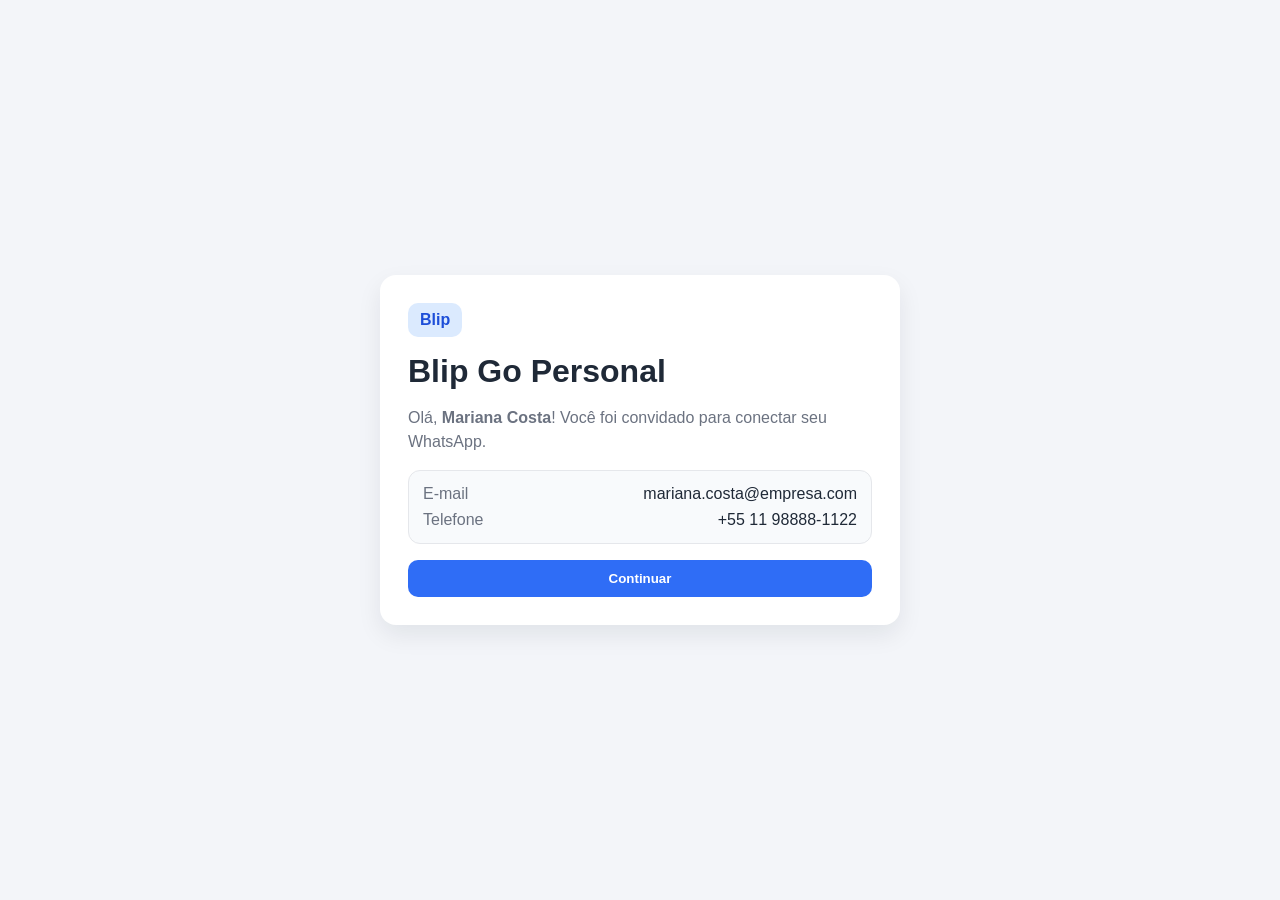
==== index.html @ 7cbdc27a "Build static Blip Go Personal onboarding prototype" ====
<!doctype html>
<html lang="pt-BR">
  <head>
    <meta charset="UTF-8" />
    <meta name="viewport" content="width=device-width, initial-scale=1.0" />
    <title>Blip Go Personal - Protótipo</title>
    <link rel="stylesheet" href="assets/styles.css" />
  </head>
  <body>
    <div id="app"></div>
    <script src="assets/app.js" defer></script>
  </body>
</html>
---- assets/styles.css ----
:root {
  --bg: #f3f5f9;
  --surface: #ffffff;
  --text: #1f2937;
  --muted: #6b7280;
  --primary: #2f6df6;
  --border: #e5e7eb;
  --shadow: 0 10px 25px rgba(15, 23, 42, 0.08);
}

* { box-sizing: border-box; }
body {
  margin: 0;
  font-family: Inter, "Segoe UI", Roboto, Arial, sans-serif;
  color: var(--text);
  background: var(--bg);
}

h1, h2, h3, h4, p { margin: 0; }

.centered-screen {
  min-height: 100vh;
  display: grid;
  place-items: center;
  padding: 24px;
}

.card {
  background: var(--surface);
  border-radius: 16px;
  box-shadow: var(--shadow);
}

.auth-card {
  width: min(520px, 100%);
  padding: 28px;
  display: grid;
  gap: 16px;
}

.logo-placeholder {
  width: fit-content;
  padding: 8px 12px;
  border-radius: 10px;
  background: #dbeafe;
  color: #1d4ed8;
  font-weight: 700;
}

.readonly-data {
  background: #f8fafc;
  border: 1px solid var(--border);
  border-radius: 12px;
  padding: 14px;
  display: grid;
  gap: 8px;
}

.readonly-data p { display: flex; justify-content: space-between; }
.readonly-data span { color: var(--muted); }

label { display: grid; gap: 8px; font-weight: 600; }
input, select {
  width: 100%;
  border: 1px solid var(--border);
  border-radius: 10px;
  padding: 10px 12px;
}

.primary-btn {
  background: var(--primary);
  color: white;
  border: 0;
  border-radius: 10px;
  padding: 11px 16px;
  font-weight: 700;
  cursor: pointer;
}

.primary-btn.large {
  text-decoration: none;
  display: inline-flex;
  justify-content: center;
  width: 100%;
  margin-top: 6px;
}

.error-text { color: #dc2626; min-height: 20px; }
.lead { color: var(--muted); line-height: 1.5; }
.text-center { text-align: center; }

.qr-box {
  width: 190px;
  height: 190px;
  justify-self: center;
  border-radius: 10px;
  background: conic-gradient(#111 25%, #fff 0 50%, #111 0 75%, #fff 0) 0 0 / 26px 26px;
  border: 10px solid #fff;
  box-shadow: inset 0 0 0 1px #111;
}

.spinner {
  width: 44px;
  height: 44px;
  margin: 0 auto;
  border: 4px solid #dbeafe;
  border-top: 4px solid var(--primary);
  border-radius: 50%;
  animation: spin 0.9s linear infinite;
}

@keyframes spin { to { transform: rotate(360deg); } }

.app-shell {
  display: grid;
  grid-template-columns: 240px 1fr;
  min-height: 100vh;
}

.sidebar {
  background: #111827;
  color: #f3f4f6;
  padding: 18px;
  display: grid;
  gap: 20px;
}

.sidebar .logo-placeholder { background: #1f2937; color: #93c5fd; }
.sidebar nav { display: grid; gap: 8px; }
.nav-item {
  border: 0;
  text-align: left;
  background: transparent;
  color: #d1d5db;
  padding: 10px 12px;
  border-radius: 10px;
  cursor: pointer;
}
.nav-item.active, .nav-item:hover { background: #1f2937; color: white; }

.main-panel { display: grid; grid-template-rows: 68px 1fr; }
.topbar {
  background: #fff;
  border-bottom: 1px solid var(--border);
  display: flex;
  align-items: center;
  justify-content: space-between;
  padding: 0 20px;
}

.menu-btn {
  display: none;
  border: 1px solid var(--border);
  border-radius: 8px;
  background: #fff;
  padding: 8px 10px;
}

.content-area { padding: 16px; }
.panel {
  background: #fff;
  border-radius: 14px;
  padding: 14px;
  border: 1px solid var(--border);
}

.toolbar { margin-bottom: 12px; }
.mode-toggle { display: inline-flex; align-items: center; gap: 10px; }
.switch { position: relative; width: 48px; height: 26px; }
.switch input { display: none; }
.slider {
  position: absolute;
  inset: 0;
  background: #d1d5db;
  border-radius: 24px;
}
.slider::before {
  content: "";
  position: absolute;
  width: 20px;
  height: 20px;
  left: 3px;
  top: 3px;
  border-radius: 50%;
  background: #fff;
  transition: 0.2s;
}
.switch input:checked + .slider { background: var(--primary); }
.switch input:checked + .slider::before { transform: translateX(22px); }

.desk-layout {
  display: grid;
  grid-template-columns: 280px 1fr;
  gap: 12px;
  min-height: 72vh;
}

.contact-list { overflow: auto; display: grid; gap: 8px; }
.contact-item {
  text-align: left;
  border: 1px solid var(--border);
  border-radius: 10px;
  background: #fff;
  padding: 10px;
  display: grid;
  gap: 4px;
  cursor: pointer;
}
.contact-item.active { border-color: var(--primary); background: #eff6ff; }
.contact-item small { color: var(--muted); }

.conversation-panel { display: grid; grid-template-rows: auto 1fr auto; gap: 10px; }
.messages {
  background: #f8fafc;
  border-radius: 10px;
  padding: 10px;
  overflow: auto;
  min-height: 250px;
}

.message {
  max-width: 78%;
  margin-bottom: 10px;
  padding: 8px 10px;
  border-radius: 10px;
}
.message p { margin-bottom: 4px; }
.message small { color: var(--muted); }
.inbound { background: #fff; border: 1px solid var(--border); }
.outbound { margin-left: auto; background: #dbeafe; }

.message-form { display: grid; grid-template-columns: 1fr auto; gap: 8px; }

.crm-layout { display: grid; grid-template-columns: 1fr 340px; gap: 12px; }
.kanban {
  display: grid;
  grid-template-columns: repeat(4, minmax(210px, 1fr));
  gap: 10px;
  overflow: auto;
}
.kanban-column {
  background: #f8fafc;
  border: 1px solid var(--border);
  border-radius: 12px;
  padding: 10px;
  min-height: 68vh;
}
.kanban-column h4 { display: flex; justify-content: space-between; margin-bottom: 10px; }
.kanban-column span { color: var(--muted); }
.kanban-cards { display: grid; gap: 8px; }
.kanban-card {
  text-align: left;
  border: 1px solid var(--border);
  border-radius: 10px;
  background: #fff;
  padding: 10px;
  cursor: pointer;
}
.kanban-card p { color: var(--muted); font-size: 12px; margin-top: 6px; }

.crm-drawer {
  background: #fff;
  border: 1px solid var(--border);
  border-radius: 12px;
  padding: 12px;
  display: grid;
  gap: 12px;
  position: relative;
}

.close-drawer {
  position: absolute;
  right: 10px;
  top: 8px;
  border: 0;
  background: transparent;
  font-size: 26px;
  cursor: pointer;
}
.tags span {
  display: inline-block;
  background: #e5e7eb;
  border-radius: 999px;
  padding: 4px 8px;
  margin-right: 5px;
  font-size: 12px;
}
.compact-messages { max-height: 180px; }

.reports-screen { display: grid; gap: 14px; }
.kpi-grid {
  display: grid;
  grid-template-columns: repeat(4, 1fr);
  gap: 10px;
}
.kpi-card {
  background: #fff;
  border: 1px solid var(--border);
  border-radius: 12px;
  padding: 12px;
}
.kpi-card h3 { font-size: 14px; color: var(--muted); margin-bottom: 8px; }
.kpi-card strong { font-size: 24px; }

.bars { display: grid; gap: 8px; margin-top: 8px; }
.bar-row {
  display: grid;
  grid-template-columns: 40px 1fr 30px;
  align-items: center;
  gap: 8px;
}
.bar-track {
  background: #e5e7eb;
  border-radius: 999px;
  overflow: hidden;
  height: 10px;
}
.bar-fill { height: 100%; background: var(--primary); }

table { width: 100%; border-collapse: collapse; }
th, td { border-bottom: 1px solid var(--border); padding: 8px; text-align: left; }

.email-page { background: #edf2f7; padding: 28px; }
.email-wrapper { max-width: 760px; margin: 0 auto; }
.email-header { display: flex; justify-content: space-between; align-items: center; margin-bottom: 14px; }
.email-subject { color: var(--muted); }
.email-card {
  background: #fff;
  border-radius: 16px;
  box-shadow: var(--shadow);
  padding: 28px;
  display: grid;
  gap: 16px;
}
.email-card ul { margin: 0; padding-left: 18px; color: #374151; display: grid; gap: 6px; }
.invite-meta {
  border-top: 1px dashed var(--border);
  padding-top: 12px;
  color: #4b5563;
  display: grid;
  gap: 6px;
}

@media (max-width: 1024px) {
  .kpi-grid { grid-template-columns: repeat(2, 1fr); }
  .crm-layout { grid-template-columns: 1fr; }
}

@media (max-width: 860px) {
  .app-shell { grid-template-columns: 1fr; }
  .sidebar {
    position: fixed;
    top: 0;
    left: -260px;
    width: 240px;
    height: 100vh;
    z-index: 20;
    transition: 0.2s;
  }
  .app-shell.sidebar-open .sidebar { left: 0; }
  .menu-btn { display: block; }
  .desk-layout { grid-template-columns: 1fr; min-height: auto; }
  .kanban { grid-template-columns: 1fr; }
}

@media (max-width: 640px) {
  .kpi-grid { grid-template-columns: 1fr; }
  .message-form { grid-template-columns: 1fr; }
  .email-page { padding: 14px; }
}
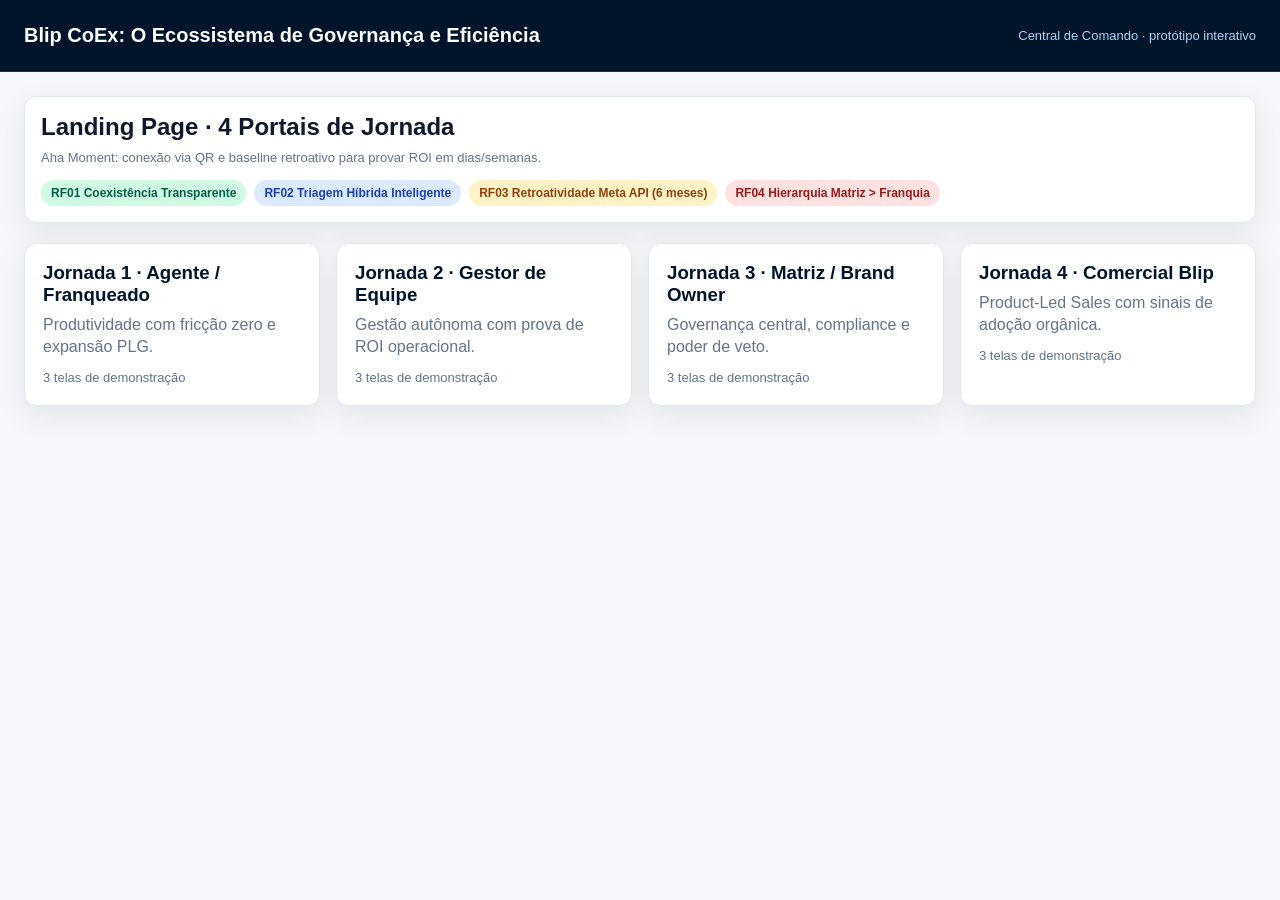
==== commit 83f5578b: "feat: ampliar cobertura das jornadas da central de comando" ====
--- a/index.html
+++ b/index.html
@@ -3,7 +3,7 @@
   <head>
     <meta charset="UTF-8" />
     <meta name="viewport" content="width=device-width, initial-scale=1.0" />
-    <title>Blip Go Personal - Protótipo</title>
+    <title>Blip CoEx: Central de Comando</title>
     <link rel="stylesheet" href="assets/styles.css" />
   </head>
   <body>
--- a/assets/styles.css
+++ b/assets/styles.css
@@ -1,370 +1,184 @@
 :root {
-  --bg: #f3f5f9;
+  --blip-blue: #00a3ff;
+  --navy: #001529;
+  --bg: #f5f7fa;
   --surface: #ffffff;
-  --text: #1f2937;
-  --muted: #6b7280;
-  --primary: #2f6df6;
-  --border: #e5e7eb;
-  --shadow: 0 10px 25px rgba(15, 23, 42, 0.08);
+  --text: #0f172a;
+  --muted: #64748b;
+  --border: #e2e8f0;
+  --success: #10b981;
+  --danger: #ef4444;
+  --warning: #f59e0b;
+  --radius: 12px;
+  --shadow: 0 10px 30px rgba(0, 21, 41, 0.08);
 }
 
 * { box-sizing: border-box; }
 body {
   margin: 0;
-  font-family: Inter, "Segoe UI", Roboto, Arial, sans-serif;
+  font-family: Inter, Roboto, 'SF Pro Display', 'Segoe UI', Arial, sans-serif;
+  background: var(--bg);
   color: var(--text);
-  background: var(--bg);
 }
 
 h1, h2, h3, h4, p { margin: 0; }
+button { font: inherit; }
 
-.centered-screen {
-  min-height: 100vh;
-  display: grid;
-  place-items: center;
-  padding: 24px;
+.page { min-height: 100vh; display: grid; grid-template-rows: 72px 1fr; }
+.topbar {
+  background: var(--navy);
+  color: #fff;
+  padding: 0 24px;
+  display: flex;
+  align-items: center;
+  justify-content: space-between;
+  border-bottom: 1px solid #0f3158;
 }
+.topbar h1 { font-size: 20px; }
+.topbar .meta { font-size: 13px; color: #a8d5f5; }
+
+.container { padding: 24px; max-width: 1400px; margin: 0 auto; width: 100%; }
 
 .card {
   background: var(--surface);
-  border-radius: 16px;
+  border: 1px solid var(--border);
+  border-radius: var(--radius);
   box-shadow: var(--shadow);
 }
 
-.auth-card {
-  width: min(520px, 100%);
-  padding: 28px;
+.panel { padding: 16px; }
+.small { font-size: 13px; color: var(--muted); line-height: 1.45; }
+
+.portal-grid {
+  margin-top: 20px;
   display: grid;
   gap: 16px;
+  grid-template-columns: repeat(auto-fit, minmax(260px, 1fr));
 }
+.portal {
+  padding: 18px;
+  cursor: pointer;
+  transition: transform .15s ease, border-color .15s ease;
+}
+.portal:hover { transform: translateY(-2px); border-color: var(--blip-blue); }
+.portal h3 { margin-bottom: 8px; color: var(--navy); }
+.portal p { color: var(--muted); line-height: 1.4; }
 
-.logo-placeholder {
-  width: fit-content;
-  padding: 8px 12px;
-  border-radius: 10px;
-  background: #dbeafe;
-  color: #1d4ed8;
-  font-weight: 700;
-}
+.inline-badges { display: flex; flex-wrap: wrap; gap: 8px; margin-top: 12px; align-items: center; }
+.badge { padding: 6px 10px; border-radius: 999px; font-size: 12px; font-weight: 600; }
+.badge.success { background: #d1fae5; color: #065f46; }
+.badge.warning { background: #fef3c7; color: #92400e; }
+.badge.info { background: #dbeafe; color: #1e40af; }
+.badge.danger { background: #fee2e2; color: #991b1b; }
 
-.readonly-data {
-  background: #f8fafc;
-  border: 1px solid var(--border);
-  border-radius: 12px;
-  padding: 14px;
-  display: grid;
-  gap: 8px;
-}
+.section-header { display: flex; justify-content: space-between; align-items: center; margin-bottom: 14px; gap: 10px; }
+.crumb { color: var(--muted); font-size: 13px; }
 
-.readonly-data p { display: flex; justify-content: space-between; }
-.readonly-data span { color: var(--muted); }
-
-label { display: grid; gap: 8px; font-weight: 600; }
-input, select {
-  width: 100%;
-  border: 1px solid var(--border);
-  border-radius: 10px;
-  padding: 10px 12px;
-}
-
-.primary-btn {
-  background: var(--primary);
-  color: white;
+.primary-btn, .ghost-btn {
   border: 0;
   border-radius: 10px;
-  padding: 11px 16px;
+  padding: 10px 14px;
   font-weight: 700;
   cursor: pointer;
 }
+.primary-btn { background: var(--blip-blue); color: #fff; }
+.ghost-btn { background: #e2e8f0; color: #0f172a; }
+.primary-btn:disabled, .ghost-btn:disabled { opacity: .5; cursor: not-allowed; }
 
-.primary-btn.large {
-  text-decoration: none;
-  display: inline-flex;
-  justify-content: center;
-  width: 100%;
-  margin-top: 6px;
-}
+.layout { display: grid; gap: 16px; }
+.three-col { grid-template-columns: 270px 1fr 320px; }
+.two-col { grid-template-columns: 1fr 1fr; }
 
-.error-text { color: #dc2626; min-height: 20px; }
-.lead { color: var(--muted); line-height: 1.5; }
-.text-center { text-align: center; }
-
-.qr-box {
-  width: 190px;
-  height: 190px;
-  justify-self: center;
+.qr {
+  width: 180px;
+  height: 180px;
   border-radius: 10px;
-  background: conic-gradient(#111 25%, #fff 0 50%, #111 0 75%, #fff 0) 0 0 / 26px 26px;
+  margin: 12px auto;
+  background: conic-gradient(#111 25%, #fff 0 50%, #111 0 75%, #fff 0) 0 0/24px 24px;
   border: 10px solid #fff;
   box-shadow: inset 0 0 0 1px #111;
 }
 
-.spinner {
-  width: 44px;
-  height: 44px;
-  margin: 0 auto;
-  border: 4px solid #dbeafe;
-  border-top: 4px solid var(--primary);
-  border-radius: 50%;
-  animation: spin 0.9s linear infinite;
+.phone-preview { background: linear-gradient(180deg, #fff, #f8fbff); }
+.chat-bubble { border-radius: 10px; padding: 8px 10px; margin-top: 8px; font-size: 13px; max-width: 85%; }
+.chat-bubble.in { background: #e2e8f0; }
+.chat-bubble.out { background: #dbeafe; margin-left: auto; }
+
+.mini-list { margin: 10px 0 0; padding-left: 18px; color: var(--muted); font-size: 13px; display: grid; gap: 4px; }
+.metric-line { margin-top: 10px; display: flex; justify-content: space-between; border-top: 1px solid var(--border); padding-top: 10px; }
+
+.kanban { display: grid; grid-template-columns: repeat(4, minmax(170px, 1fr)); gap: 12px; }
+.column { background: #f8fafc; border: 1px solid var(--border); border-radius: 10px; padding: 10px; }
+.column h4 { font-size: 13px; margin-bottom: 8px; color: var(--navy); }
+.lead-card { background: #fff; border: 1px solid var(--border); border-radius: 8px; padding: 10px; margin-bottom: 8px; }
+.lead-card strong { display: block; font-size: 14px; }
+
+.banner-upsell {
+  border: 1px dashed #7dd3fc;
+  background: #f0f9ff;
+  border-radius: 10px;
+  padding: 12px;
+  margin-top: 12px;
 }
 
-@keyframes spin { to { transform: rotate(360deg); } }
-
-.app-shell {
-  display: grid;
-  grid-template-columns: 240px 1fr;
-  min-height: 100vh;
+.input-mock {
+  margin-top: 10px;
+  border: 1px solid var(--border);
+  border-radius: 10px;
+  background: #f8fafc;
+  padding: 12px;
+  white-space: pre-line;
+  color: #334155;
+  font-family: ui-monospace, SFMono-Regular, Menlo, monospace;
+  font-size: 12px;
 }
 
-.sidebar {
-  background: #111827;
-  color: #f3f4f6;
-  padding: 18px;
-  display: grid;
-  gap: 20px;
+.kpi-grid { display: grid; grid-template-columns: repeat(3, minmax(120px, 1fr)); gap: 10px; }
+.kpi { background: #f8fafc; border: 1px solid var(--border); border-radius: 10px; padding: 12px; }
+.kpi strong { display: block; font-size: 24px; color: var(--navy); margin-top: 2px; }
+
+.table { width: 100%; border-collapse: collapse; font-size: 14px; }
+.table th, .table td { padding: 10px; border-bottom: 1px solid var(--border); text-align: left; }
+
+.topic-cloud { display: flex; gap: 8px; flex-wrap: wrap; }
+.topic { background: #e0f2fe; color: #075985; border-radius: 999px; padding: 6px 10px; font-size: 13px; }
+
+.pricing {
+  margin-top: 12px;
+  border: 1px solid var(--border);
+  border-radius: 10px;
+  padding: 12px;
+  display: flex;
+  justify-content: space-between;
+  align-items: center;
+  gap: 12px;
+  background: #f8fafc;
 }
 
-.sidebar .logo-placeholder { background: #1f2937; color: #93c5fd; }
-.sidebar nav { display: grid; gap: 8px; }
-.nav-item {
-  border: 0;
-  text-align: left;
-  background: transparent;
-  color: #d1d5db;
-  padding: 10px 12px;
+.funnel { display: grid; gap: 8px; }
+.funnel-step { padding: 12px; border-radius: 10px; color: #fff; font-weight: 600; }
+.funnel-step:nth-child(1) { background: #0ea5e9; }
+.funnel-step:nth-child(2) { background: #0284c7; }
+.funnel-step:nth-child(3) { background: #0369a1; }
+
+.matrix-grid { margin-top: 10px; display: grid; gap: 10px; }
+.matrix-grid > div { border: 1px solid var(--border); border-radius: 10px; padding: 10px; background: #f8fafc; }
+
+.alert-card {
+  margin-top: 10px;
+  border: 1px solid #fecaca;
+  background: #fef2f2;
   border-radius: 10px;
-  cursor: pointer;
-}
-.nav-item.active, .nav-item:hover { background: #1f2937; color: white; }
-
-.main-panel { display: grid; grid-template-rows: 68px 1fr; }
-.topbar {
-  background: #fff;
-  border-bottom: 1px solid var(--border);
-  display: flex;
-  align-items: center;
-  justify-content: space-between;
-  padding: 0 20px;
+  padding: 12px;
+  color: #7f1d1d;
 }
 
-.menu-btn {
-  display: none;
-  border: 1px solid var(--border);
-  border-radius: 8px;
-  background: #fff;
-  padding: 8px 10px;
+.timeline { display: grid; gap: 10px; margin-top: 10px; }
+.timeline-item { border-left: 3px solid var(--blip-blue); padding: 8px 10px; background: #f8fafc; border-radius: 0 10px 10px 0; }
+
+.note { margin-top: 14px; padding: 12px; background: #ecfeff; border: 1px solid #a5f3fc; border-radius: 10px; color: #0f766e; }
+
+@media (max-width: 1080px) {
+  .three-col, .two-col, .kanban, .kpi-grid, .pricing { grid-template-columns: 1fr; display: grid; }
+  .section-header { flex-direction: column; align-items: flex-start; }
 }
-
-.content-area { padding: 16px; }
-.panel {
-  background: #fff;
-  border-radius: 14px;
-  padding: 14px;
-  border: 1px solid var(--border);
-}
-
-.toolbar { margin-bottom: 12px; }
-.mode-toggle { display: inline-flex; align-items: center; gap: 10px; }
-.switch { position: relative; width: 48px; height: 26px; }
-.switch input { display: none; }
-.slider {
-  position: absolute;
-  inset: 0;
-  background: #d1d5db;
-  border-radius: 24px;
-}
-.slider::before {
-  content: "";
-  position: absolute;
-  width: 20px;
-  height: 20px;
-  left: 3px;
-  top: 3px;
-  border-radius: 50%;
-  background: #fff;
-  transition: 0.2s;
-}
-.switch input:checked + .slider { background: var(--primary); }
-.switch input:checked + .slider::before { transform: translateX(22px); }
-
-.desk-layout {
-  display: grid;
-  grid-template-columns: 280px 1fr;
-  gap: 12px;
-  min-height: 72vh;
-}
-
-.contact-list { overflow: auto; display: grid; gap: 8px; }
-.contact-item {
-  text-align: left;
-  border: 1px solid var(--border);
-  border-radius: 10px;
-  background: #fff;
-  padding: 10px;
-  display: grid;
-  gap: 4px;
-  cursor: pointer;
-}
-.contact-item.active { border-color: var(--primary); background: #eff6ff; }
-.contact-item small { color: var(--muted); }
-
-.conversation-panel { display: grid; grid-template-rows: auto 1fr auto; gap: 10px; }
-.messages {
-  background: #f8fafc;
-  border-radius: 10px;
-  padding: 10px;
-  overflow: auto;
-  min-height: 250px;
-}
-
-.message {
-  max-width: 78%;
-  margin-bottom: 10px;
-  padding: 8px 10px;
-  border-radius: 10px;
-}
-.message p { margin-bottom: 4px; }
-.message small { color: var(--muted); }
-.inbound { background: #fff; border: 1px solid var(--border); }
-.outbound { margin-left: auto; background: #dbeafe; }
-
-.message-form { display: grid; grid-template-columns: 1fr auto; gap: 8px; }
-
-.crm-layout { display: grid; grid-template-columns: 1fr 340px; gap: 12px; }
-.kanban {
-  display: grid;
-  grid-template-columns: repeat(4, minmax(210px, 1fr));
-  gap: 10px;
-  overflow: auto;
-}
-.kanban-column {
-  background: #f8fafc;
-  border: 1px solid var(--border);
-  border-radius: 12px;
-  padding: 10px;
-  min-height: 68vh;
-}
-.kanban-column h4 { display: flex; justify-content: space-between; margin-bottom: 10px; }
-.kanban-column span { color: var(--muted); }
-.kanban-cards { display: grid; gap: 8px; }
-.kanban-card {
-  text-align: left;
-  border: 1px solid var(--border);
-  border-radius: 10px;
-  background: #fff;
-  padding: 10px;
-  cursor: pointer;
-}
-.kanban-card p { color: var(--muted); font-size: 12px; margin-top: 6px; }
-
-.crm-drawer {
-  background: #fff;
-  border: 1px solid var(--border);
-  border-radius: 12px;
-  padding: 12px;
-  display: grid;
-  gap: 12px;
-  position: relative;
-}
-
-.close-drawer {
-  position: absolute;
-  right: 10px;
-  top: 8px;
-  border: 0;
-  background: transparent;
-  font-size: 26px;
-  cursor: pointer;
-}
-.tags span {
-  display: inline-block;
-  background: #e5e7eb;
-  border-radius: 999px;
-  padding: 4px 8px;
-  margin-right: 5px;
-  font-size: 12px;
-}
-.compact-messages { max-height: 180px; }
-
-.reports-screen { display: grid; gap: 14px; }
-.kpi-grid {
-  display: grid;
-  grid-template-columns: repeat(4, 1fr);
-  gap: 10px;
-}
-.kpi-card {
-  background: #fff;
-  border: 1px solid var(--border);
-  border-radius: 12px;
-  padding: 12px;
-}
-.kpi-card h3 { font-size: 14px; color: var(--muted); margin-bottom: 8px; }
-.kpi-card strong { font-size: 24px; }
-
-.bars { display: grid; gap: 8px; margin-top: 8px; }
-.bar-row {
-  display: grid;
-  grid-template-columns: 40px 1fr 30px;
-  align-items: center;
-  gap: 8px;
-}
-.bar-track {
-  background: #e5e7eb;
-  border-radius: 999px;
-  overflow: hidden;
-  height: 10px;
-}
-.bar-fill { height: 100%; background: var(--primary); }
-
-table { width: 100%; border-collapse: collapse; }
-th, td { border-bottom: 1px solid var(--border); padding: 8px; text-align: left; }
-
-.email-page { background: #edf2f7; padding: 28px; }
-.email-wrapper { max-width: 760px; margin: 0 auto; }
-.email-header { display: flex; justify-content: space-between; align-items: center; margin-bottom: 14px; }
-.email-subject { color: var(--muted); }
-.email-card {
-  background: #fff;
-  border-radius: 16px;
-  box-shadow: var(--shadow);
-  padding: 28px;
-  display: grid;
-  gap: 16px;
-}
-.email-card ul { margin: 0; padding-left: 18px; color: #374151; display: grid; gap: 6px; }
-.invite-meta {
-  border-top: 1px dashed var(--border);
-  padding-top: 12px;
-  color: #4b5563;
-  display: grid;
-  gap: 6px;
-}
-
-@media (max-width: 1024px) {
-  .kpi-grid { grid-template-columns: repeat(2, 1fr); }
-  .crm-layout { grid-template-columns: 1fr; }
-}
-
-@media (max-width: 860px) {
-  .app-shell { grid-template-columns: 1fr; }
-  .sidebar {
-    position: fixed;
-    top: 0;
-    left: -260px;
-    width: 240px;
-    height: 100vh;
-    z-index: 20;
-    transition: 0.2s;
-  }
-  .app-shell.sidebar-open .sidebar { left: 0; }
-  .menu-btn { display: block; }
-  .desk-layout { grid-template-columns: 1fr; min-height: auto; }
-  .kanban { grid-template-columns: 1fr; }
-}
-
-@media (max-width: 640px) {
-  .kpi-grid { grid-template-columns: 1fr; }
-  .message-form { grid-template-columns: 1fr; }
-  .email-page { padding: 14px; }
-}
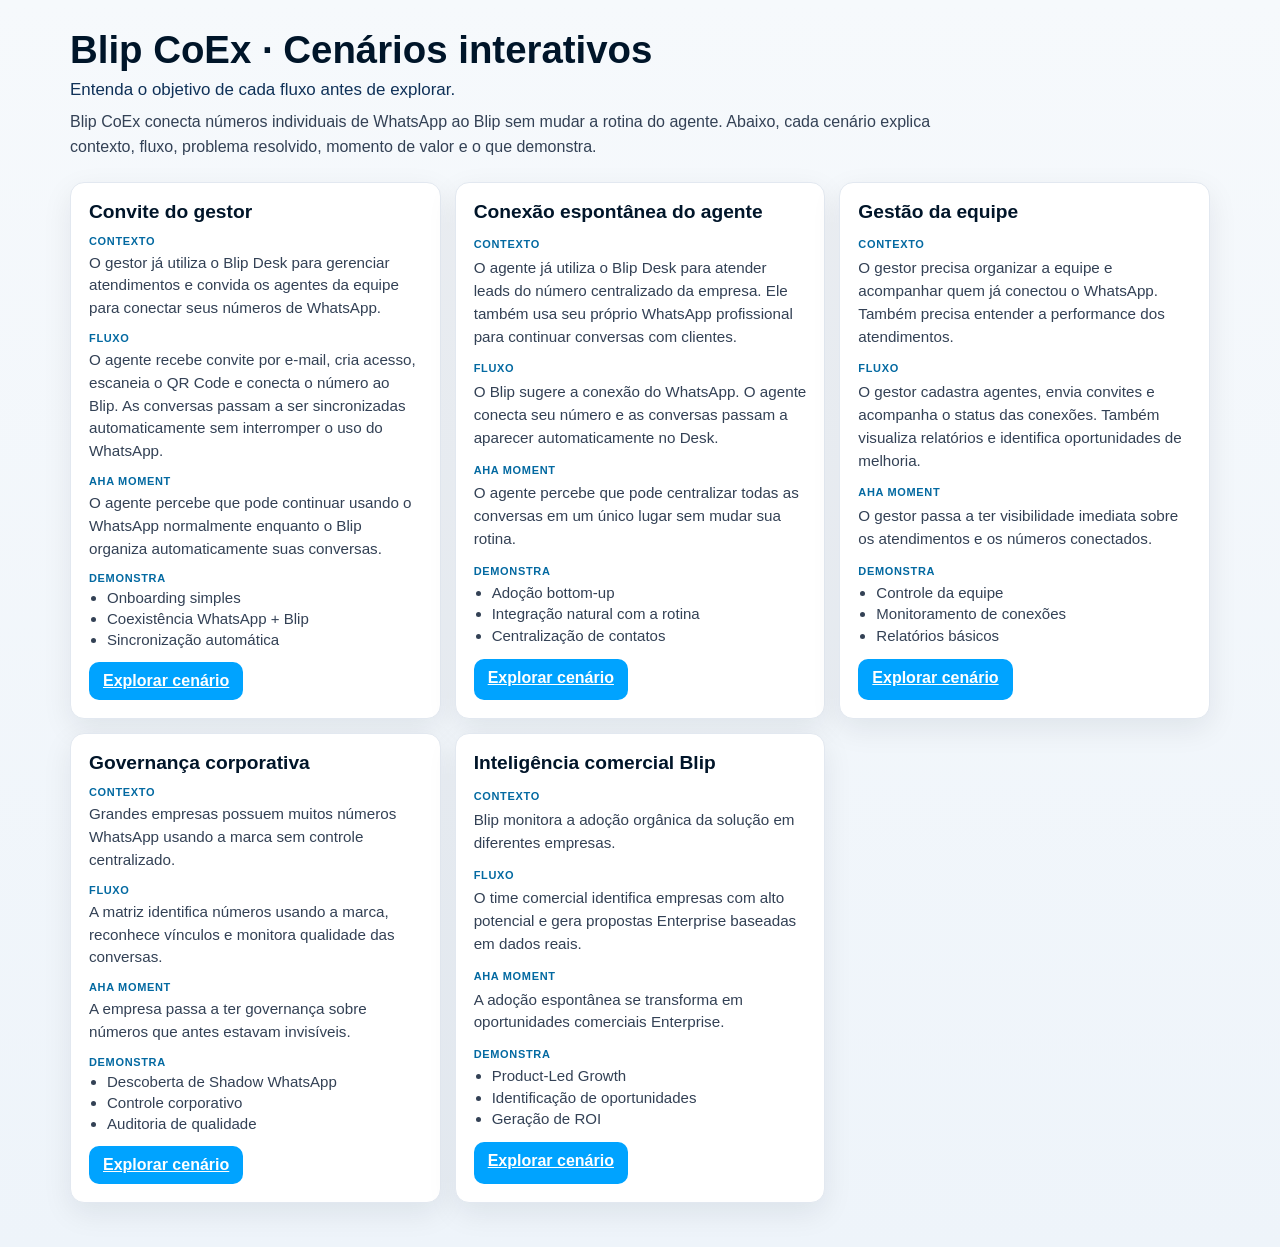
==== commit 32b73020: "Refine landing with compact self-explanatory scenario cards" ====
--- a/index.html
+++ b/index.html
@@ -3,11 +3,282 @@
   <head>
     <meta charset="UTF-8" />
     <meta name="viewport" content="width=device-width, initial-scale=1.0" />
-    <title>Blip CoEx: Central de Comando</title>
+    <title>Blip CoEx · Cenários Interativos</title>
     <link rel="stylesheet" href="assets/styles.css" />
+    <style>
+      body {
+        background: linear-gradient(180deg, #f6f9fc 0%, #eef4fa 100%);
+        color: var(--text);
+      }
+
+      .landing-shell {
+        max-width: 1180px;
+        margin: 0 auto;
+        padding: 28px 20px 44px;
+      }
+
+      .landing-header {
+        margin-bottom: 22px;
+      }
+
+      .landing-header h1 {
+        font-size: clamp(1.8rem, 3vw, 2.4rem);
+        color: var(--navy);
+        margin-bottom: 8px;
+      }
+
+      .landing-subtitle {
+        font-size: 1.06rem;
+        color: #0f3158;
+        margin-bottom: 10px;
+      }
+
+      .landing-description {
+        color: #334155;
+        line-height: 1.55;
+        max-width: 900px;
+      }
+
+      .scenarios-grid {
+        display: grid;
+        gap: 14px;
+        grid-template-columns: repeat(auto-fit, minmax(320px, 1fr));
+      }
+
+      .scenario-card {
+        background: #fff;
+        border: 1px solid var(--border);
+        border-radius: 14px;
+        padding: 18px;
+        box-shadow: var(--shadow);
+        display: grid;
+        gap: 12px;
+      }
+
+      .scenario-card h2 {
+        font-size: 1.2rem;
+        color: var(--navy);
+      }
+
+      .scenario-block {
+        display: grid;
+        gap: 5px;
+      }
+
+      .scenario-label {
+        font-size: 11px;
+        text-transform: uppercase;
+        letter-spacing: 0.06em;
+        color: #0369a1;
+        font-weight: 700;
+      }
+
+      .scenario-text {
+        color: #334155;
+        line-height: 1.5;
+        font-size: 0.95rem;
+      }
+
+      .scenario-list {
+        margin: 0;
+        padding-left: 18px;
+        color: #334155;
+        display: grid;
+        gap: 4px;
+        font-size: 0.94rem;
+      }
+
+      .scenario-card .primary-btn {
+        justify-self: start;
+        margin-top: 2px;
+      }
+
+      @media (max-width: 720px) {
+        .landing-shell {
+          padding: 18px 14px 30px;
+        }
+
+        .scenarios-grid {
+          grid-template-columns: 1fr;
+        }
+      }
+    </style>
   </head>
   <body>
-    <div id="app"></div>
-    <script src="assets/app.js" defer></script>
+    <main class="landing-shell">
+      <header class="landing-header">
+        <h1>Blip CoEx · Cenários interativos</h1>
+        <p class="landing-subtitle">Entenda o objetivo de cada fluxo antes de explorar.</p>
+        <p class="landing-description">
+          Blip CoEx conecta números individuais de WhatsApp ao Blip sem mudar a rotina do agente.
+          Abaixo, cada cenário explica contexto, fluxo, problema resolvido, momento de valor e o que demonstra.
+        </p>
+      </header>
+
+      <section class="scenarios-grid" aria-label="Cenários Blip CoEx">
+        <article class="scenario-card">
+          <h2>Convite do gestor</h2>
+          <div class="scenario-block">
+            <span class="scenario-label">Contexto</span>
+            <p class="scenario-text">
+              O gestor já utiliza o Blip Desk para gerenciar atendimentos e convida os agentes da equipe
+              para conectar seus números de WhatsApp.
+            </p>
+          </div>
+          <div class="scenario-block">
+            <span class="scenario-label">Fluxo</span>
+            <p class="scenario-text">
+              O agente recebe convite por e-mail, cria acesso, escaneia o QR Code e conecta o número ao Blip.
+              As conversas passam a ser sincronizadas automaticamente sem interromper o uso do WhatsApp.
+            </p>
+          </div>
+          <div class="scenario-block">
+            <span class="scenario-label">Aha Moment</span>
+            <p class="scenario-text">
+              O agente percebe que pode continuar usando o WhatsApp normalmente enquanto o Blip organiza
+              automaticamente suas conversas.
+            </p>
+          </div>
+          <div class="scenario-block">
+            <span class="scenario-label">Demonstra</span>
+            <ul class="scenario-list">
+              <li>Onboarding simples</li>
+              <li>Coexistência WhatsApp + Blip</li>
+              <li>Sincronização automática</li>
+            </ul>
+          </div>
+          <a class="primary-btn" href="agent.html" target="_blank" rel="noopener">Explorar cenário</a>
+        </article>
+
+        <article class="scenario-card">
+          <h2>Conexão espontânea do agente</h2>
+          <div class="scenario-block">
+            <span class="scenario-label">Contexto</span>
+            <p class="scenario-text">
+              O agente já utiliza o Blip Desk para atender leads do número centralizado da empresa.
+              Ele também usa seu próprio WhatsApp profissional para continuar conversas com clientes.
+            </p>
+          </div>
+          <div class="scenario-block">
+            <span class="scenario-label">Fluxo</span>
+            <p class="scenario-text">
+              O Blip sugere a conexão do WhatsApp. O agente conecta seu número e as conversas passam
+              a aparecer automaticamente no Desk.
+            </p>
+          </div>
+          <div class="scenario-block">
+            <span class="scenario-label">Aha Moment</span>
+            <p class="scenario-text">
+              O agente percebe que pode centralizar todas as conversas em um único lugar sem mudar sua rotina.
+            </p>
+          </div>
+          <div class="scenario-block">
+            <span class="scenario-label">Demonstra</span>
+            <ul class="scenario-list">
+              <li>Adoção bottom-up</li>
+              <li>Integração natural com a rotina</li>
+              <li>Centralização de contatos</li>
+            </ul>
+          </div>
+          <a class="primary-btn" href="agent.html?scenario=selfconnect" target="_blank" rel="noopener">Explorar cenário</a>
+        </article>
+
+        <article class="scenario-card">
+          <h2>Gestão da equipe</h2>
+          <div class="scenario-block">
+            <span class="scenario-label">Contexto</span>
+            <p class="scenario-text">
+              O gestor precisa organizar a equipe e acompanhar quem já conectou o WhatsApp.
+              Também precisa entender a performance dos atendimentos.
+            </p>
+          </div>
+          <div class="scenario-block">
+            <span class="scenario-label">Fluxo</span>
+            <p class="scenario-text">
+              O gestor cadastra agentes, envia convites e acompanha o status das conexões.
+              Também visualiza relatórios e identifica oportunidades de melhoria.
+            </p>
+          </div>
+          <div class="scenario-block">
+            <span class="scenario-label">Aha Moment</span>
+            <p class="scenario-text">
+              O gestor passa a ter visibilidade imediata sobre os atendimentos e os números conectados.
+            </p>
+          </div>
+          <div class="scenario-block">
+            <span class="scenario-label">Demonstra</span>
+            <ul class="scenario-list">
+              <li>Controle da equipe</li>
+              <li>Monitoramento de conexões</li>
+              <li>Relatórios básicos</li>
+            </ul>
+          </div>
+          <a class="primary-btn" href="manager.html" target="_blank" rel="noopener">Explorar cenário</a>
+        </article>
+
+        <article class="scenario-card">
+          <h2>Governança corporativa</h2>
+          <div class="scenario-block">
+            <span class="scenario-label">Contexto</span>
+            <p class="scenario-text">
+              Grandes empresas possuem muitos números WhatsApp usando a marca sem controle centralizado.
+            </p>
+          </div>
+          <div class="scenario-block">
+            <span class="scenario-label">Fluxo</span>
+            <p class="scenario-text">
+              A matriz identifica números usando a marca, reconhece vínculos e monitora qualidade das conversas.
+            </p>
+          </div>
+          <div class="scenario-block">
+            <span class="scenario-label">Aha Moment</span>
+            <p class="scenario-text">
+              A empresa passa a ter governança sobre números que antes estavam invisíveis.
+            </p>
+          </div>
+          <div class="scenario-block">
+            <span class="scenario-label">Demonstra</span>
+            <ul class="scenario-list">
+              <li>Descoberta de Shadow WhatsApp</li>
+              <li>Controle corporativo</li>
+              <li>Auditoria de qualidade</li>
+            </ul>
+          </div>
+          <a class="primary-btn" href="matrix.html" target="_blank" rel="noopener">Explorar cenário</a>
+        </article>
+
+        <article class="scenario-card">
+          <h2>Inteligência comercial Blip</h2>
+          <div class="scenario-block">
+            <span class="scenario-label">Contexto</span>
+            <p class="scenario-text">
+              Blip monitora a adoção orgânica da solução em diferentes empresas.
+            </p>
+          </div>
+          <div class="scenario-block">
+            <span class="scenario-label">Fluxo</span>
+            <p class="scenario-text">
+              O time comercial identifica empresas com alto potencial e gera propostas Enterprise
+              baseadas em dados reais.
+            </p>
+          </div>
+          <div class="scenario-block">
+            <span class="scenario-label">Aha Moment</span>
+            <p class="scenario-text">
+              A adoção espontânea se transforma em oportunidades comerciais Enterprise.
+            </p>
+          </div>
+          <div class="scenario-block">
+            <span class="scenario-label">Demonstra</span>
+            <ul class="scenario-list">
+              <li>Product-Led Growth</li>
+              <li>Identificação de oportunidades</li>
+              <li>Geração de ROI</li>
+            </ul>
+          </div>
+          <a class="primary-btn" href="sales.html" target="_blank" rel="noopener">Explorar cenário</a>
+        </article>
+      </section>
+    </main>
   </body>
 </html>
--- a/assets/styles.css
+++ b/assets/styles.css
@@ -182,3 +182,833 @@
   .three-col, .two-col, .kanban, .kpi-grid, .pricing { grid-template-columns: 1fr; display: grid; }
   .section-header { flex-direction: column; align-items: flex-start; }
 }
+
+.text-center { text-align: center; }
+.error-text { color: #dc2626; min-height: 20px; margin-top: 8px; }
+.auth-card { max-width: 560px; margin: 0 auto; display: grid; gap: 10px; }
+label { display: grid; gap: 6px; font-weight: 600; font-size: 14px; }
+input { border: 1px solid var(--border); border-radius: 10px; padding: 10px 12px; width: 100%; }
+
+.info-grid { display: grid; grid-template-columns: 1fr 1fr; gap: 8px; background: #f8fafc; border: 1px solid var(--border); border-radius: 10px; padding: 10px; }
+.info-grid p { display: grid; }
+.info-grid span { font-size: 12px; color: var(--muted); }
+.info-grid.compact { margin-bottom: 10px; }
+
+.mail-layout { display: grid; grid-template-columns: 260px 1fr; overflow: hidden; }
+.mail-sidebar { border-right: 1px solid var(--border); padding: 14px; background: #fbfdff; }
+.mail-sidebar h4 { margin-bottom: 10px; }
+.mail-item { width: 100%; text-align: left; border: 1px solid var(--border); background: #fff; padding: 10px; border-radius: 10px; margin-bottom: 8px; }
+.mail-item.active { border-color: var(--blip-blue); background: #eff8ff; }
+.mail-body { padding: 16px; display: grid; gap: 10px; }
+.mail-head { display: grid; gap: 2px; font-size: 13px; color: var(--muted); }
+
+.agent-system { display: grid; grid-template-columns: 74px 1fr; overflow: hidden; min-height: 680px; }
+.sys-nav { background: #030712; color: #fff; padding: 10px 8px; display: grid; gap: 8px; align-content: start; }
+.sys-logo { width: 42px; height: 42px; border-radius: 50%; background: var(--blip-blue); display: grid; place-items: center; font-weight: 800; margin: 4px auto 10px; }
+.sys-ico { border: 0; border-radius: 10px; background: transparent; color: #d1d5db; padding: 10px 0; }
+.sys-ico.active { background: #1f2937; color: #fff; }
+
+.sys-main { display: grid; grid-template-rows: 64px 1fr; }
+.sys-header { border-bottom: 1px solid var(--border); padding: 0 16px; display: flex; justify-content: space-between; align-items: center; }
+.active-mode { background: #dbeafe; color: #1e40af; }
+
+.sys-content { display: grid; grid-template-columns: 320px 1fr 320px; min-height: 610px; }
+.tickets-panel, .chat-panel, .profile-panel { padding: 12px; border-right: 1px solid var(--border); }
+.profile-panel { border-right: 0; background: #fafafa; }
+.search { margin-bottom: 10px; }
+.folder { font-size: 14px; font-weight: 600; display: flex; justify-content: space-between; margin-bottom: 8px; }
+.ticket { border: 1px solid var(--border); border-radius: 10px; padding: 10px; margin-bottom: 8px; display: grid; gap: 2px; }
+.ticket.active { border-color: var(--blip-blue); background: #f0f9ff; }
+.ticket small { color: var(--muted); }
+.ticket span { justify-self: end; background: #dbeafe; color: #1d4ed8; border-radius: 999px; padding: 2px 8px; font-size: 12px; }
+
+.chat-head { display: grid; border-bottom: 1px solid var(--border); padding-bottom: 8px; margin-bottom: 8px; }
+.chat-head small { color: var(--muted); }
+.chat-feed { display: grid; gap: 10px; }
+.chat-panel .chat-bubble { max-width: 70%; }
+
+.kanban.wide { grid-template-columns: repeat(4, minmax(200px, 1fr)); }
+
+@media (max-width: 1200px) {
+  .sys-content { grid-template-columns: 1fr; }
+  .tickets-panel, .chat-panel { border-right: 0; border-bottom: 1px solid var(--border); }
+  .mail-layout { grid-template-columns: 1fr; }
+  .mail-sidebar { border-right: 0; border-bottom: 1px solid var(--border); }
+  .info-grid { grid-template-columns: 1fr; }
+}
+
+/* Agent Journey (full-screen flow) */
+.agent-page-body { background: #eef2f7; }
+.agent-fullscreen { min-height: 100vh; width: 100%; }
+
+.gmail-shell { display: grid; grid-template-rows: 64px 1fr; background: #fff; }
+.gmail-topbar {
+  border-bottom: 1px solid var(--border);
+  display: flex;
+  gap: 14px;
+  align-items: center;
+  padding: 0 16px;
+  background: #f8fafc;
+}
+.gmail-logo { font-weight: 800; color: #ea4335; }
+.gmail-search {
+  width: min(720px, 100%);
+  border: 1px solid var(--border);
+  border-radius: 999px;
+  padding: 10px 14px;
+}
+.gmail-layout { display: grid; grid-template-columns: 230px 1fr; }
+.gmail-left { border-right: 1px solid var(--border); padding: 14px; background: #fbfdff; }
+.gmail-nav {
+  width: 100%;
+  text-align: left;
+  border: 0;
+  border-radius: 10px;
+  padding: 10px;
+  background: transparent;
+  margin-bottom: 4px;
+}
+.gmail-nav.active { background: #eaf2fe; color: #1d4ed8; font-weight: 700; }
+.gmail-mail-view { padding: 24px; max-width: 920px; }
+.gmail-mail-view h2 { margin-bottom: 10px; color: #1f2937; }
+.mail-copy { margin: 18px 0; display: grid; gap: 10px; line-height: 1.5; }
+.mail-copy ul { margin: 0; padding-left: 18px; }
+
+.centered-step { display: grid; place-items: center; padding: 24px; }
+.subtle-note {
+  background: #f0f9ff;
+  border: 1px solid #bfdbfe;
+  color: #0c4a6e;
+  border-radius: 10px;
+  padding: 10px;
+}
+.qr.big { width: 220px; height: 220px; margin: 14px auto; }
+.qr-step { max-width: 620px; text-align: center; }
+.connect-loading { max-width: 520px; }
+
+.desk-shell { display: grid; grid-template-columns: 230px 1fr; background: #f5f7fa; }
+.desk-sidebar {
+  background: #001529;
+  color: #fff;
+  min-height: 100vh;
+  padding: 14px 12px;
+  display: grid;
+  gap: 8px;
+  align-content: start;
+}
+.desk-brand {
+  font-size: 20px;
+  font-weight: 800;
+  color: #7dd3fc;
+  padding: 8px 10px;
+  border-bottom: 1px solid #17375a;
+  margin-bottom: 8px;
+}
+.desk-menu {
+  border: 0;
+  border-radius: 10px;
+  background: transparent;
+  color: #cbd5e1;
+  padding: 10px;
+  text-align: left;
+  display: flex;
+  gap: 8px;
+}
+.desk-menu.active, .desk-menu:hover { background: #13314f; color: #fff; }
+
+.desk-main {
+  display: grid;
+  grid-template-columns: 260px minmax(380px, 1fr) 390px;
+  min-height: 100vh;
+}
+.desk-col {
+  border-right: 1px solid var(--border);
+  background: #fff;
+  padding: 14px;
+}
+.col-right { border-right: 0; background: #fbfdff; }
+.status-row {
+  margin-top: 8px;
+  border: 1px solid var(--border);
+  border-radius: 8px;
+  padding: 9px 10px;
+  display: flex;
+  justify-content: space-between;
+  font-size: 14px;
+}
+.view-toggle { display: flex; gap: 8px; margin-bottom: 10px; }
+.conversation-list { display: grid; gap: 8px; }
+.conversation-item {
+  border: 1px solid var(--border);
+  border-radius: 10px;
+  padding: 10px;
+  display: flex;
+  justify-content: space-between;
+  gap: 8px;
+  cursor: pointer;
+}
+.conversation-item p { color: var(--muted); font-size: 13px; margin-top: 3px; }
+.conversation-item.active { border-color: var(--blip-blue); background: #eff8ff; }
+.conv-meta { display: grid; justify-items: end; gap: 4px; }
+
+.kanban-board { display: grid; grid-template-columns: repeat(4, minmax(180px, 1fr)); gap: 10px; }
+.kanban-col {
+  background: #f8fafc;
+  border: 1px solid var(--border);
+  border-radius: 10px;
+  padding: 8px;
+  display: grid;
+  gap: 8px;
+  align-content: start;
+}
+.kanban-col h4 { font-size: 13px; margin: 2px 2px 4px; }
+.kanban-card { width: 100%; text-align: left; border: 1px solid var(--border); }
+
+.insights-box {
+  margin-top: 10px;
+  border: 1px solid #fde68a;
+  background: #fffbeb;
+  border-radius: 10px;
+  padding: 10px;
+  display: grid;
+  gap: 6px;
+  font-size: 13px;
+}
+.chat-thread {
+  margin-top: 10px;
+  border: 1px solid var(--border);
+  border-radius: 10px;
+  padding: 10px;
+  background: #fff;
+  min-height: 280px;
+  display: grid;
+  gap: 8px;
+  align-content: start;
+}
+.message { max-width: 80%; border-radius: 10px; padding: 8px 10px; }
+.message.inbound { background: #e5e7eb; }
+.message.outbound { background: #dbeafe; margin-left: auto; }
+.message p { margin-bottom: 2px; }
+.message small { color: #64748b; font-size: 11px; }
+.message-form { margin-top: 10px; display: flex; gap: 8px; }
+.message-form input {
+  flex: 1;
+  border: 1px solid var(--border);
+  border-radius: 10px;
+  padding: 10px;
+}
+.banner-upsell.subtle { margin-top: 12px; font-size: 13px; }
+
+@media (max-width: 1320px) {
+  .desk-main { grid-template-columns: 1fr; }
+  .desk-col { border-right: 0; border-bottom: 1px solid var(--border); }
+}
+
+@media (max-width: 900px) {
+  .gmail-layout { grid-template-columns: 1fr; }
+  .gmail-left { border-right: 0; border-bottom: 1px solid var(--border); }
+  .desk-shell { grid-template-columns: 1fr; }
+  .desk-sidebar { min-height: auto; }
+}
+
+/* Desk internal refinement (Atendimento only) */
+.desk-main-wrapper {
+  min-height: 100vh;
+  display: grid;
+  grid-template-rows: 64px 1fr;
+  background: #f5f7fa;
+}
+
+.desk-internal-topbar {
+  border-bottom: 1px solid var(--border);
+  background: #fff;
+  padding: 0 16px;
+  display: flex;
+  align-items: center;
+  justify-content: space-between;
+}
+
+.desk-internal-topbar h2 { font-size: 28px; font-weight: 600; }
+.desk-header-actions { display: flex; align-items: center; gap: 10px; }
+.filter-row { display: flex; gap: 8px; margin: 10px 0; }
+.pill {
+  border: 1px solid var(--border);
+  border-radius: 999px;
+  background: #fff;
+  padding: 6px 12px;
+  font-size: 13px;
+}
+.pill.active { background: #0f172a; color: #fff; border-color: #0f172a; }
+
+.list-layout {
+  display: grid;
+  grid-template-columns: 300px 1fr 340px;
+  min-height: calc(100vh - 64px);
+}
+
+.queue-tree { display: grid; gap: 10px; }
+.queue-group {
+  border: 1px solid var(--border);
+  border-radius: 10px;
+  background: #fff;
+  padding: 8px;
+}
+.queue-title {
+  display: flex;
+  justify-content: space-between;
+  font-size: 14px;
+  font-weight: 700;
+  padding-bottom: 6px;
+}
+.queue-title span {
+  background: #f1f5f9;
+  border-radius: 999px;
+  padding: 2px 7px;
+  font-size: 12px;
+}
+
+.ticket-row {
+  width: 100%;
+  border: 1px solid var(--border);
+  background: #fff;
+  border-radius: 10px;
+  padding: 8px;
+  margin-top: 6px;
+  display: flex;
+  justify-content: space-between;
+  align-items: start;
+  text-align: left;
+}
+.ticket-row strong { display: block; font-size: 14px; }
+.ticket-row small { color: var(--muted); }
+.ticket-row.active { border-color: var(--blip-blue); background: #eef6ff; }
+.ticket-side-meta { display: grid; justify-items: end; gap: 4px; }
+.channel-micro { font-size: 11px; color: #475569; }
+.source-chip {
+  display: inline-grid;
+  place-items: center;
+  width: 22px;
+  height: 22px;
+  border-radius: 999px;
+  background: #e2e8f0;
+  font-size: 13px;
+}
+.channel-select {
+  width: 100%;
+  border: 1px solid var(--border);
+  border-radius: 8px;
+  padding: 7px 8px;
+  font-size: 12px;
+  background: #fff;
+  margin-bottom: 10px;
+}
+.connect-cta { white-space: nowrap; font-size: 13px; }
+.queue-empty { margin: 4px 2px; }
+
+.contact-header {
+  display: flex;
+  gap: 10px;
+  align-items: center;
+  border-bottom: 1px solid var(--border);
+  padding-bottom: 10px;
+  margin-bottom: 10px;
+}
+.avatar-circle {
+  width: 46px;
+  height: 46px;
+  border-radius: 50%;
+  background: #e2e8f0;
+  display: grid;
+  place-items: center;
+  font-weight: 700;
+}
+.data-grid {
+  display: grid;
+  gap: 8px;
+  border: 1px solid var(--border);
+  border-radius: 10px;
+  background: #fff;
+  padding: 10px;
+  margin: 8px 0 12px;
+}
+.data-grid p { display: flex; justify-content: space-between; gap: 10px; margin: 0; }
+.data-grid span { color: var(--muted); }
+
+.kanban-mode-wrap {
+  padding: 12px;
+  overflow-x: auto;
+}
+.desk-kanban-full {
+  min-height: calc(100vh - 100px);
+  grid-template-columns: repeat(7, minmax(240px, 1fr));
+}
+.count-pill {
+  background: #f1f5f9;
+  border-radius: 999px;
+  padding: 2px 8px;
+  font-size: 11px;
+}
+.kanban-desk-card {
+  border: 1px solid var(--border);
+  border-radius: 10px;
+  background: #fff;
+  padding: 10px;
+  text-align: left;
+  display: grid;
+  gap: 5px;
+}
+.kanban-desk-card p { font-size: 13px; color: #334155; margin: 0; }
+.card-top { display: flex; justify-content: space-between; gap: 6px; }
+
+.toast {
+  position: fixed;
+  right: 20px;
+  bottom: 20px;
+  background: #111827;
+  color: #fff;
+  padding: 10px 14px;
+  border-radius: 10px;
+  box-shadow: 0 8px 22px rgba(0, 0, 0, 0.2);
+  z-index: 100;
+}
+
+.modal-overlay {
+  position: fixed;
+  inset: 0;
+  background: rgba(2, 6, 23, 0.45);
+  display: grid;
+  place-items: center;
+  z-index: 200;
+  padding: 20px;
+}
+
+.desk-modal {
+  width: min(640px, 100%);
+  background: #fff;
+  border-radius: 12px;
+  border: 1px solid var(--border);
+  box-shadow: 0 16px 40px rgba(15, 23, 42, 0.25);
+  padding: 20px;
+  display: grid;
+  gap: 12px;
+}
+
+.modal-actions { display: flex; gap: 8px; flex-wrap: wrap; }
+.modal-list { margin: 0; padding-left: 18px; color: #334155; display: grid; gap: 4px; }
+.carousel-indicator { font-size: 14px; color: #475569; }
+.modal-nav { display: flex; align-items: center; justify-content: space-between; gap: 10px; }
+.modal-alert {
+  border-radius: 10px;
+  border: 1px solid;
+  padding: 10px;
+  font-size: 14px;
+}
+.modal-alert.error { background: #fff1f2; border-color: #fecdd3; color: #9f1239; }
+.modal-alert.success { background: #ecfdf5; border-color: #a7f3d0; color: #065f46; }
+
+@media (max-width: 1320px) {
+  .list-layout { grid-template-columns: 1fr; }
+  .col-right { border-top: 1px solid var(--border); }
+}
+
+/* Manager module */
+.manager-page-body { background: #edf2f7; }
+.manager-shell {
+  min-height: 100vh;
+  display: grid;
+  grid-template-columns: 240px 1fr;
+}
+.manager-sidebar {
+  background: #001529;
+  color: #dbeafe;
+  padding: 18px 14px;
+  display: grid;
+  align-content: start;
+  gap: 8px;
+  border-right: 1px solid #12395f;
+}
+.manager-sidebar h2 { color: #7dd3fc; margin-bottom: 2px; }
+.manager-sidebar p { margin: 0 0 12px; font-size: 13px; color: #93c5fd; }
+.manager-nav {
+  border: 0;
+  border-radius: 10px;
+  background: transparent;
+  color: #dbeafe;
+  text-align: left;
+  padding: 10px;
+  font-weight: 600;
+  cursor: pointer;
+}
+.manager-nav.active, .manager-nav:hover { background: #13314f; }
+
+.manager-main {
+  display: grid;
+  grid-template-rows: 62px 1fr;
+}
+.manager-topbar {
+  background: #fff;
+  border-bottom: 1px solid var(--border);
+  padding: 0 18px;
+  display: flex;
+  justify-content: space-between;
+  align-items: center;
+  font-size: 14px;
+}
+.manager-topbar small { color: var(--muted); }
+.manager-content { padding: 18px; }
+.manager-section-header { display: flex; justify-content: space-between; align-items: flex-start; gap: 10px; margin-bottom: 12px; }
+.manager-section-header h1 { font-size: 26px; color: #0b2240; }
+.manager-section-header p { margin-top: 6px; color: var(--muted); }
+.manager-subtabs { display: flex; gap: 6px; }
+.manager-subtabs button {
+  border: 1px solid var(--border);
+  background: #fff;
+  border-radius: 8px;
+  padding: 8px 12px;
+  cursor: pointer;
+}
+.manager-subtabs button.active { background: #eff8ff; border-color: var(--blip-blue); color: #0369a1; }
+.manager-table-wrap { overflow: auto; margin-top: 10px; }
+.manager-input {
+  width: 100%;
+  border: 1px solid var(--border);
+  border-radius: 8px;
+  padding: 8px 10px;
+  background: #fff;
+}
+.icon-btn {
+  border: 1px solid var(--border);
+  background: #fff;
+  border-radius: 8px;
+  padding: 6px 8px;
+  cursor: pointer;
+}
+.manager-actions-row { display: flex; gap: 8px; margin-top: 10px; }
+.manager-kpi-grid { grid-template-columns: repeat(2, minmax(120px, 1fr)); }
+.manager-metrics-grid {
+  display: grid;
+  gap: 10px;
+  grid-template-columns: repeat(auto-fit, minmax(180px, 1fr));
+}
+.manager-chart { display: grid; gap: 12px; margin-top: 10px; }
+.manager-chart .bar {
+  margin: 6px 0;
+  height: 16px;
+  border-radius: 999px;
+}
+.manager-chart .before { background: #94a3b8; }
+.manager-chart .after { background: #10b981; }
+.improvement { color: #047857; font-size: 13px; }
+.manager-pricing-grid {
+  display: grid;
+  gap: 12px;
+  grid-template-columns: repeat(auto-fit, minmax(220px, 1fr));
+}
+
+.manager-toast-holder {
+  position: fixed;
+  right: 16px;
+  bottom: 16px;
+  display: grid;
+  gap: 8px;
+  z-index: 50;
+}
+.manager-toast {
+  background: #0f172a;
+  color: #fff;
+  padding: 10px 12px;
+  border-radius: 8px;
+  transform: translateY(6px);
+  opacity: 0;
+  transition: all .25s ease;
+  font-size: 13px;
+}
+.manager-toast.show { transform: translateY(0); opacity: 1; }
+
+.manager-modal-overlay {
+  position: fixed;
+  inset: 0;
+  background: rgba(2, 6, 23, 0.52);
+  display: grid;
+  place-items: center;
+  z-index: 40;
+}
+.manager-modal-overlay.hidden { display: none; }
+.manager-modal { width: min(560px, calc(100vw - 20px)); }
+.manager-modal-head { display: flex; justify-content: space-between; align-items: center; margin-bottom: 10px; }
+.manager-form-grid { display: grid; gap: 10px; }
+.manager-form-grid textarea { min-height: 96px; resize: vertical; }
+
+@media (max-width: 960px) {
+  .manager-shell { grid-template-columns: 1fr; }
+  .manager-sidebar { grid-template-columns: repeat(3, minmax(0, 1fr)); align-items: center; }
+  .manager-sidebar > div { grid-column: 1 / -1; }
+}
+
+.matrix-page {
+  min-height: 100vh;
+  display: grid;
+  grid-template-columns: 240px 1fr;
+}
+
+.matrix-sidebar {
+  background: #0b1f35;
+  color: #fff;
+  padding: 20px 14px;
+  display: grid;
+  gap: 8px;
+  align-content: start;
+  border-right: 1px solid #15395f;
+}
+
+.matrix-sidebar h2 {
+  font-size: 18px;
+  color: #7dd3fc;
+  margin-bottom: 8px;
+}
+
+.matrix-nav-item {
+  color: #cbd5e1;
+  text-decoration: none;
+  border-radius: 10px;
+  padding: 10px 12px;
+  font-weight: 600;
+}
+
+.matrix-nav-item:hover,
+.matrix-nav-item.active {
+  background: #15395f;
+  color: #fff;
+}
+
+.matrix-main { display: grid; grid-template-rows: 72px 1fr; }
+.matrix-topbar { border-bottom: 1px solid var(--border); }
+.matrix-content { padding: 24px; max-width: 1160px; }
+
+.matrix-funnel .funnel-step strong { font-size: 20px; display: block; margin-top: 2px; }
+.matrix-funnel .funnel-arrow { text-align: center; color: var(--muted); font-weight: 700; }
+
+.matrix-list-card {
+  margin-top: 12px;
+  padding: 12px;
+  border: 1px solid var(--border);
+  border-radius: 10px;
+  background: #f8fafc;
+}
+
+.matrix-alert-grid { display: grid; gap: 10px; margin-top: 12px; }
+.matrix-alert { border-width: 1px; color: #1e293b; }
+.matrix-alert.high { border-color: #fecaca; background: #fff1f2; }
+.matrix-alert.medium { border-color: #fde68a; background: #fffbeb; }
+.matrix-alert.low { border-color: #bfdbfe; background: #eff6ff; }
+.matrix-risk { margin-top: 10px; font-weight: 700; }
+
+.matrix-architecture {
+  margin-top: 14px;
+  max-width: 380px;
+  display: grid;
+  gap: 6px;
+}
+.matrix-architecture .panel { text-align: center; font-weight: 700; }
+.matrix-arrow { text-align: center; color: var(--muted); }
+
+.matrix-toast {
+  position: fixed;
+  right: 20px;
+  bottom: 20px;
+  background: #0f766e;
+  color: #fff;
+  padding: 10px 14px;
+  border-radius: 10px;
+  opacity: 0;
+  pointer-events: none;
+  transform: translateY(10px);
+  transition: all .2s ease;
+}
+.matrix-toast.visible { opacity: 1; transform: translateY(0); }
+
+.matrix-modal-backdrop {
+  position: fixed;
+  inset: 0;
+  background: rgba(2, 6, 23, 0.6);
+  display: none;
+  place-items: center;
+  padding: 14px;
+}
+.matrix-modal-backdrop.visible { display: grid; }
+.matrix-modal { width: min(520px, 100%); }
+.matrix-form { margin-top: 10px; display: grid; gap: 10px; }
+.matrix-form textarea {
+  border: 1px solid var(--border);
+  border-radius: 10px;
+  padding: 10px 12px;
+  resize: vertical;
+}
+.matrix-modal-actions { display: flex; gap: 8px; justify-content: flex-end; }
+
+@media (max-width: 960px) {
+  .matrix-page { grid-template-columns: 1fr; }
+  .matrix-sidebar { grid-template-columns: repeat(5, minmax(120px, 1fr)); }
+  .matrix-sidebar h2 { grid-column: 1 / -1; }
+}
+
+/* Sales Intelligence */
+.sales-shell {
+  min-height: 100vh;
+  display: grid;
+  grid-template-columns: 250px 1fr;
+}
+.sales-sidebar {
+  background: #031a30;
+  color: #e2e8f0;
+  padding: 18px 14px;
+  display: grid;
+  gap: 8px;
+  align-content: start;
+  border-right: 1px solid #17375a;
+}
+.sales-sidebar h2 {
+  margin-bottom: 8px;
+  color: #7dd3fc;
+  font-size: 20px;
+}
+.sales-menu {
+  border: 0;
+  border-radius: 10px;
+  background: transparent;
+  color: #cbd5e1;
+  text-align: left;
+  padding: 10px;
+  cursor: pointer;
+}
+.sales-menu.active,
+.sales-menu:hover {
+  background: #143555;
+  color: #fff;
+}
+.sales-main { display: grid; grid-template-rows: 72px 1fr; }
+.sales-topbar { border-bottom: 1px solid var(--border); }
+.sales-container { max-width: 1200px; }
+.sales-panel h2 { color: #0b2742; }
+
+.sales-kpis {
+  margin-top: 14px;
+  display: grid;
+  gap: 10px;
+  grid-template-columns: repeat(4, minmax(170px, 1fr));
+}
+.sales-grid {
+  margin-top: 14px;
+  display: grid;
+  gap: 12px;
+  grid-template-columns: 1.2fr .8fr;
+}
+.chart-bars {
+  height: 200px;
+  margin-top: 14px;
+  display: grid;
+  grid-template-columns: repeat(6, 1fr);
+  align-items: end;
+  gap: 12px;
+}
+.chart-bars div { display: grid; justify-items: center; gap: 8px; }
+.chart-bars span {
+  width: 34px;
+  border-radius: 8px 8px 0 0;
+  background: linear-gradient(180deg, #7dd3fc, #0284c7);
+}
+.chart-bars label { font-size: 12px; color: var(--muted); }
+
+.opportunity-highlight {
+  display: grid;
+  align-content: start;
+  gap: 8px;
+  background: #f0f9ff;
+}
+
+.table-wrap { overflow-x: auto; margin-top: 12px; }
+.sales-table tbody tr { cursor: pointer; }
+.sales-table tbody tr:hover { background: #eff8ff; }
+
+.progress-track {
+  width: 100%;
+  height: 16px;
+  background: #e2e8f0;
+  border-radius: 999px;
+  margin-top: 12px;
+  overflow: hidden;
+}
+.progress-connected {
+  height: 100%;
+  border-radius: 999px;
+  background: linear-gradient(90deg, #0369a1, #0ea5e9);
+}
+
+.pdf-preview {
+  margin-top: 12px;
+  padding: 18px;
+  border: 1px solid #cbd5e1;
+  background: #fff;
+  box-shadow: 0 8px 20px rgba(15, 23, 42, 0.08);
+}
+.pdf-preview h3 { margin-top: 14px; }
+.pdf-preview h3:first-child { margin-top: 0; }
+.pdf-preview p,
+.pdf-preview li { color: #334155; line-height: 1.45; }
+
+.sales-toast {
+  position: fixed;
+  bottom: 20px;
+  right: 20px;
+  background: #0f172a;
+  color: #fff;
+  padding: 10px 14px;
+  border-radius: 10px;
+  opacity: 0;
+  pointer-events: none;
+  transform: translateY(10px);
+  transition: all .2s ease;
+}
+.sales-toast.show {
+  opacity: 1;
+  transform: translateY(0);
+}
+
+.modal-backdrop {
+  position: fixed;
+  inset: 0;
+  background: rgba(15, 23, 42, 0.4);
+  display: none;
+  place-items: center;
+  padding: 16px;
+}
+.modal-backdrop.open { display: grid; }
+.modal { width: min(560px, 100%); }
+.modal-form { margin-top: 10px; display: grid; gap: 10px; }
+.modal-form label { font-size: 13px; color: var(--muted); display: grid; gap: 4px; }
+.modal-form input,
+.modal-form textarea {
+  width: 100%;
+  border: 1px solid var(--border);
+  border-radius: 8px;
+  padding: 9px 10px;
+  font: inherit;
+}
+
+@media (max-width: 1100px) {
+  .sales-shell { grid-template-columns: 1fr; }
+  .sales-sidebar {
+    grid-template-columns: repeat(2, minmax(120px, 1fr));
+    border-right: 0;
+    border-bottom: 1px solid #17375a;
+  }
+  .sales-sidebar h2 { grid-column: 1 / -1; }
+  .sales-grid,
+  .sales-kpis { grid-template-columns: 1fr 1fr; }
+}
+
+@media (max-width: 700px) {
+  .sales-grid,
+  .sales-kpis { grid-template-columns: 1fr; }
+  .sales-topbar h1 { font-size: 16px; }
+}
